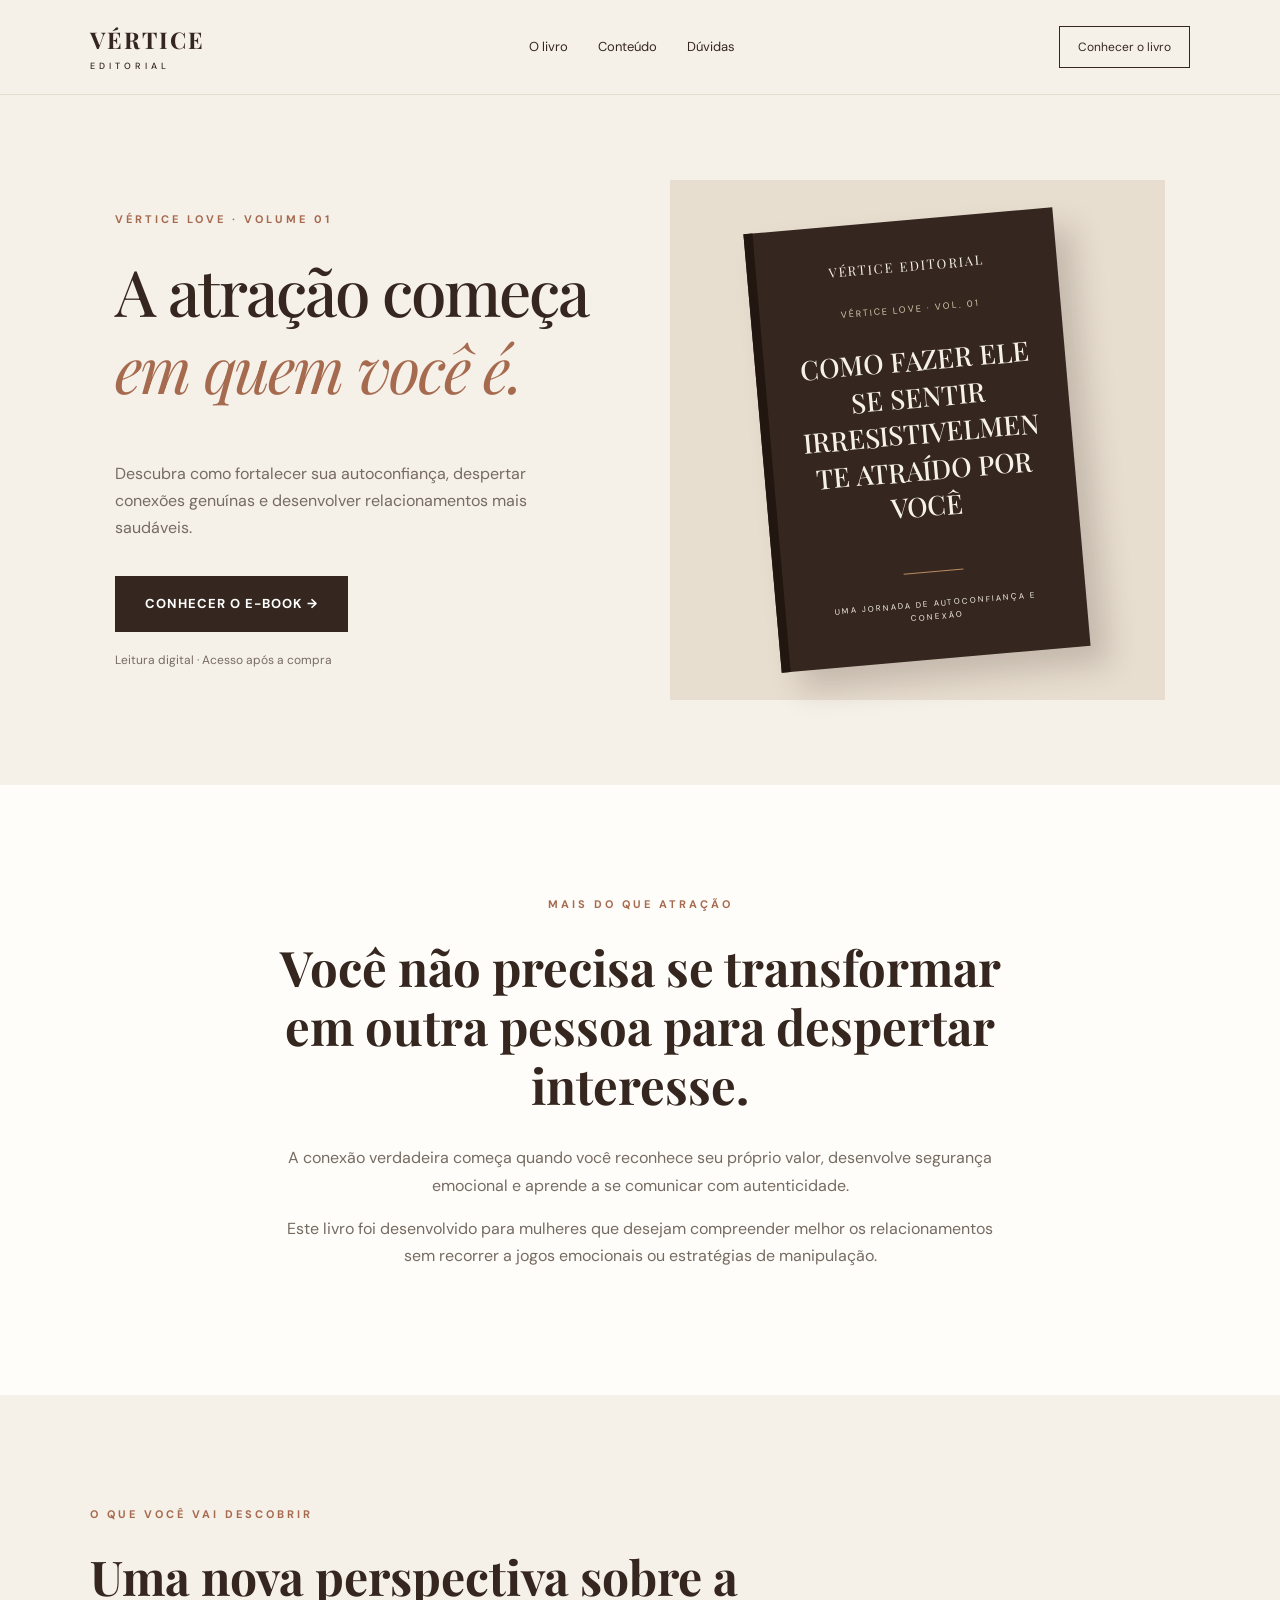
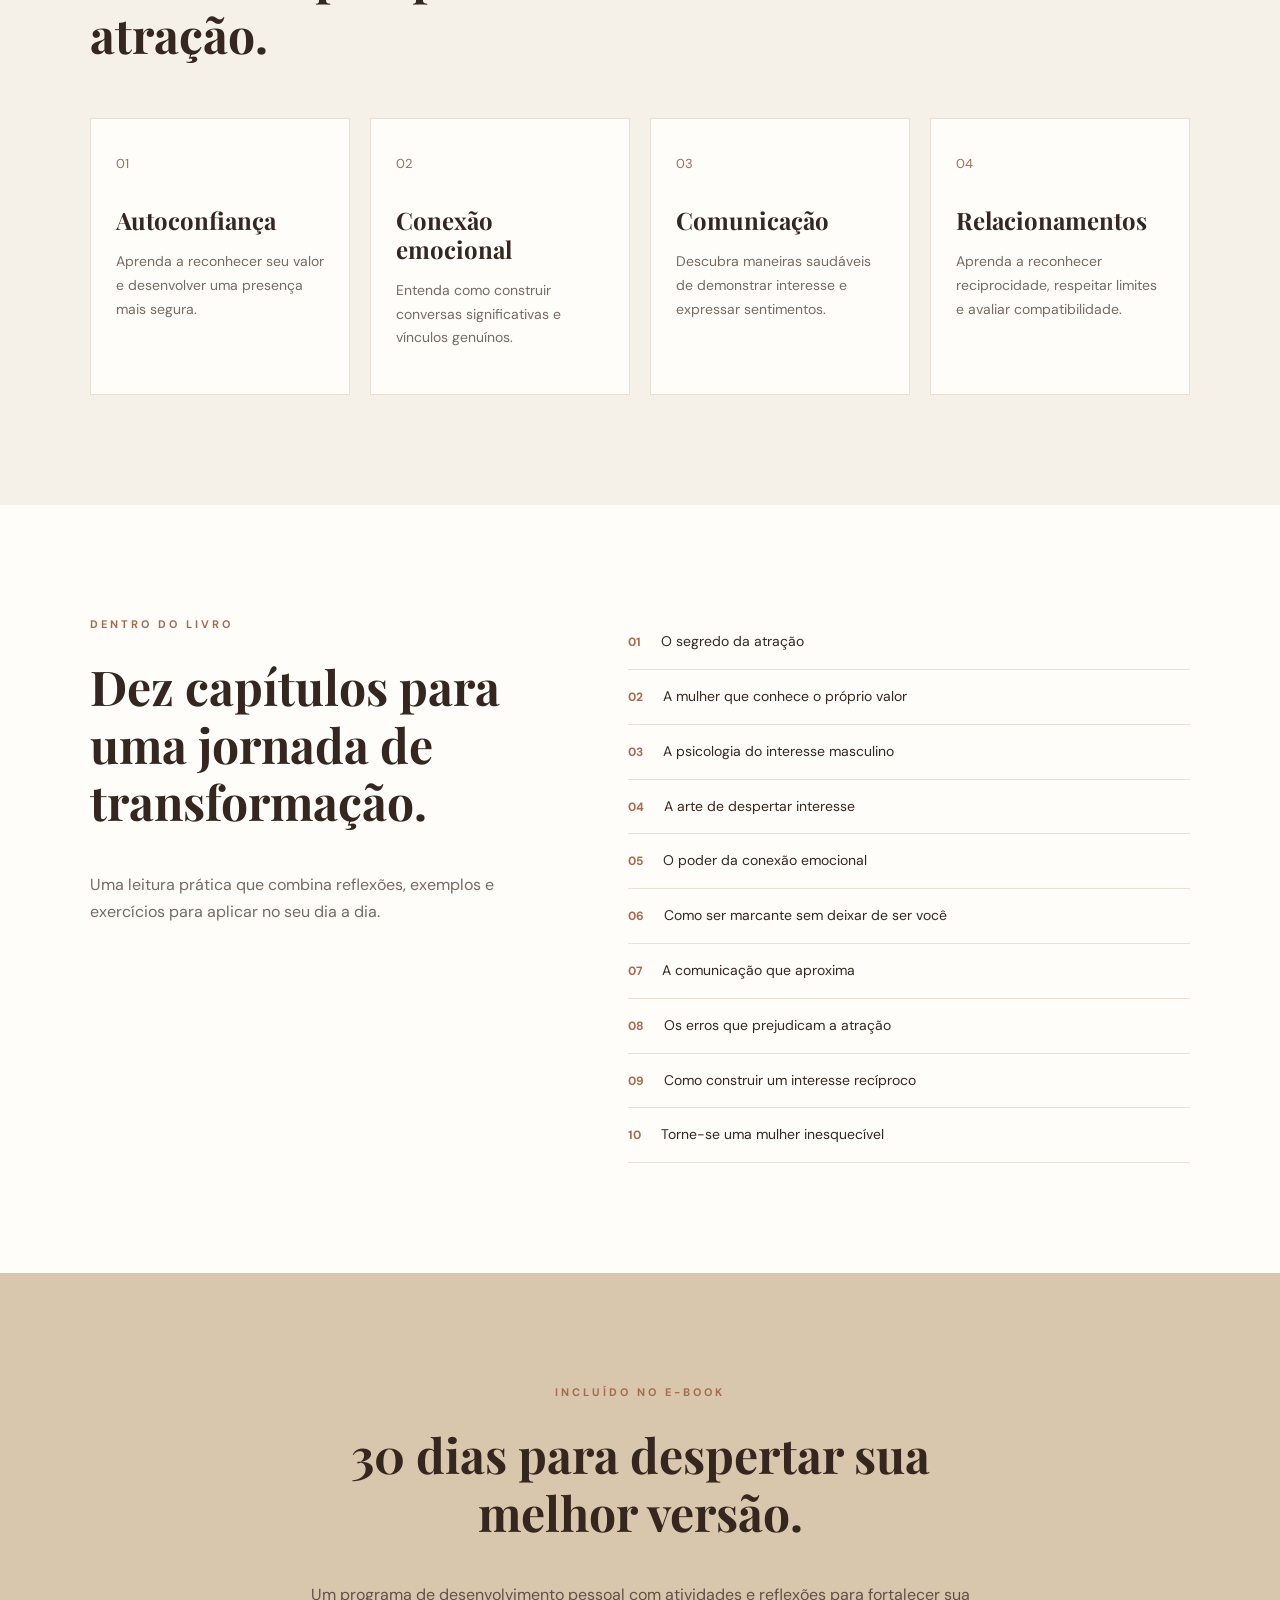
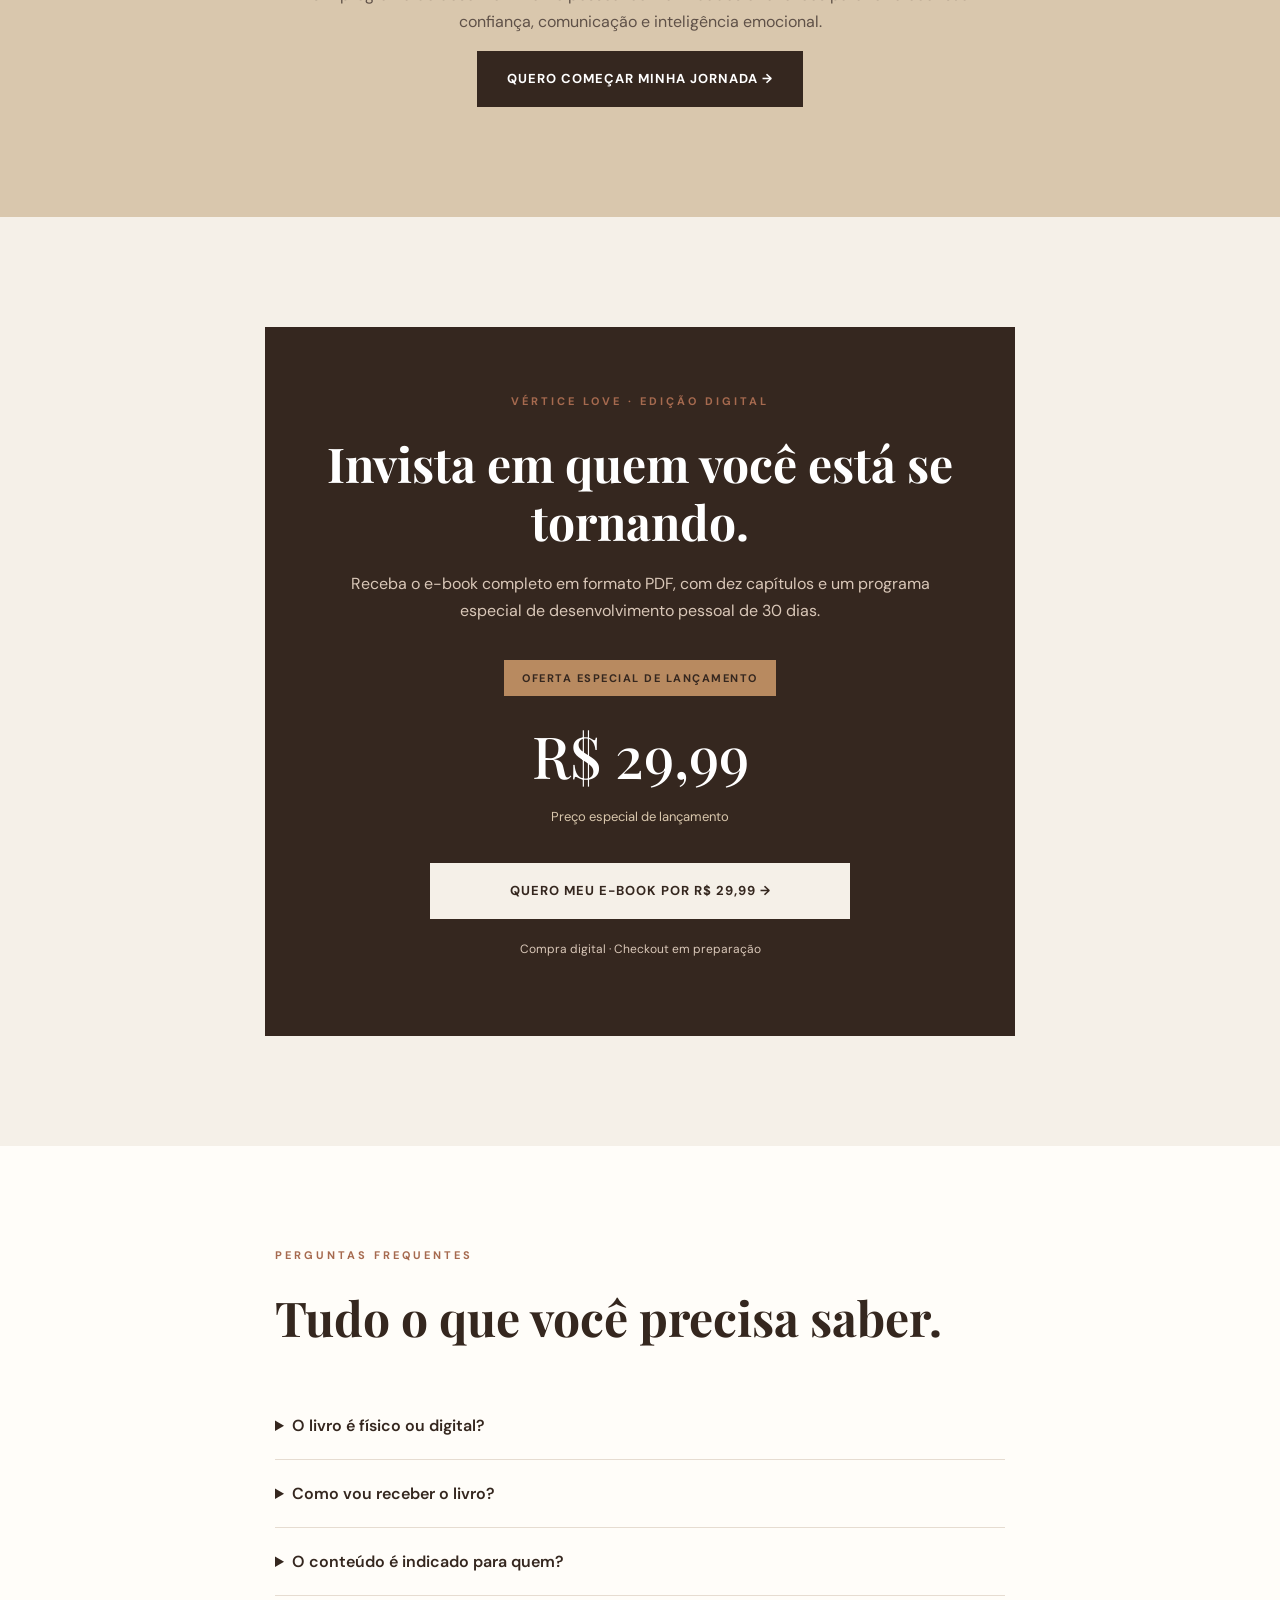
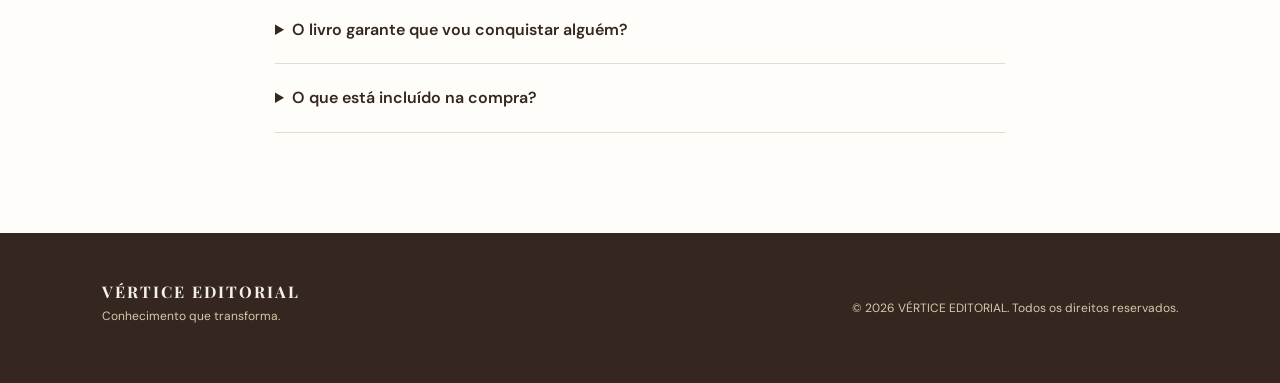
==== index.html @ 752069c4 "Primeira versao da Vertice Editorial" ====
<!DOCTYPE html>
<html lang="pt-BR">

<head>
  <meta charset="UTF-8">
  <meta name="viewport" content="width=device-width, initial-scale=1.0">

  <meta name="description"
    content="Descubra como desenvolver autoconfiança, despertar conexões genuínas e construir relacionamentos saudáveis com o primeiro e-book da VÉRTICE EDITORIAL.">

  <meta name="theme-color" content="#35271f">

  <title>VÉRTICE EDITORIAL | VÉRTICE LOVE</title>

  <!-- FONTES -->
  <link rel="preconnect" href="https://fonts.googleapis.com">
  <link rel="preconnect" href="https://fonts.gstatic.com" crossorigin>

  <link
    href="https://fonts.googleapis.com/css2?family=DM+Sans:wght@400;500;600;700&family=Playfair+Display:wght@400;500;600;700&display=swap"
    rel="stylesheet">

  <!-- CSS -->
  <link rel="stylesheet" href="style.css">

  <!-- JAVASCRIPT -->
  <script src="script.js" defer></script>

</head>

<body>

  <!-- ========================================
       CABEÇALHO
  ======================================== -->

  <header class="header">

    <a href="#inicio" class="logo">
      VÉRTICE
      <span>EDITORIAL</span>
    </a>

    <nav class="nav">
      <a href="#livro">O livro</a>
      <a href="#conteudo">Conteúdo</a>
      <a href="#faq">Dúvidas</a>
    </nav>

    <a href="#oferta" class="header-button">
      Conhecer o livro
    </a>

  </header>


  <main>

    <!-- ========================================
         HERO — APRESENTAÇÃO PRINCIPAL
    ======================================== -->

    <section class="hero" id="inicio">

      <div class="hero-content">

        <span class="eyebrow">
          VÉRTICE LOVE · VOLUME 01
        </span>

        <h1>
          A atração começa
          <em>em quem você é.</em>
        </h1>

        <p>
          Descubra como fortalecer sua autoconfiança,
          despertar conexões genuínas e desenvolver
          relacionamentos mais saudáveis.
        </p>

        <a href="#oferta" class="btn btn-primary">
          CONHECER O E-BOOK →
        </a>

        <span class="hero-note">
          Leitura digital · Acesso após a compra
        </span>

      </div>


      <!-- CAPA DO LIVRO -->

      <div class="hero-visual">

        <div class="book">

          <div class="book-top">
            VÉRTICE EDITORIAL
          </div>

          <div class="book-collection">
            VÉRTICE LOVE · VOL. 01
          </div>

          <h2>
            COMO FAZER ELE
            SE SENTIR
            IRRESISTIVELMENTE
            ATRAÍDO POR VOCÊ
          </h2>

          <div class="book-line"></div>

          <span class="book-bottom">
            UMA JORNADA DE AUTOCONFIANÇA E CONEXÃO
          </span>

        </div>

      </div>

    </section>


    <!-- ========================================
         APRESENTAÇÃO DO LIVRO
    ======================================== -->

    <section class="intro" id="livro">

      <div class="section-container narrow">

        <span class="eyebrow">
          MAIS DO QUE ATRAÇÃO
        </span>

        <h2>
          Você não precisa se transformar em outra pessoa
          para despertar interesse.
        </h2>

        <p>
          A conexão verdadeira começa quando você reconhece
          seu próprio valor, desenvolve segurança emocional
          e aprende a se comunicar com autenticidade.
        </p>

        <p>
          Este livro foi desenvolvido para mulheres que desejam
          compreender melhor os relacionamentos sem recorrer
          a jogos emocionais ou estratégias de manipulação.
        </p>

      </div>

    </section>


    <!-- ========================================
         BENEFÍCIOS
    ======================================== -->

    <section class="benefits">

      <div class="section-container">

        <div class="section-heading">

          <span class="eyebrow">
            O QUE VOCÊ VAI DESCOBRIR
          </span>

          <h2>
            Uma nova perspectiva sobre a atração.
          </h2>

        </div>


        <div class="benefit-grid">

          <article class="benefit-card">

            <span>01</span>

            <h3>Autoconfiança</h3>

            <p>
              Aprenda a reconhecer seu valor e desenvolver
              uma presença mais segura.
            </p>

          </article>


          <article class="benefit-card">

            <span>02</span>

            <h3>Conexão emocional</h3>

            <p>
              Entenda como construir conversas significativas
              e vínculos genuínos.
            </p>

          </article>


          <article class="benefit-card">

            <span>03</span>

            <h3>Comunicação</h3>

            <p>
              Descubra maneiras saudáveis de demonstrar
              interesse e expressar sentimentos.
            </p>

          </article>


          <article class="benefit-card">

            <span>04</span>

            <h3>Relacionamentos</h3>

            <p>
              Aprenda a reconhecer reciprocidade,
              respeitar limites e avaliar compatibilidade.
            </p>

          </article>

        </div>

      </div>

    </section>


    <!-- ========================================
         CONTEÚDO DO E-BOOK
    ======================================== -->

    <section class="contents" id="conteudo">

      <div class="section-container contents-layout">

        <div>

          <span class="eyebrow">
            DENTRO DO LIVRO
          </span>

          <h2>
            Dez capítulos para uma jornada de transformação.
          </h2>

          <p>
            Uma leitura prática que combina reflexões,
            exemplos e exercícios para aplicar
            no seu dia a dia.
          </p>

        </div>


        <div class="chapter-list">

          <div>
            <span>01</span>
            O segredo da atração
          </div>

          <div>
            <span>02</span>
            A mulher que conhece o próprio valor
          </div>

          <div>
            <span>03</span>
            A psicologia do interesse masculino
          </div>

          <div>
            <span>04</span>
            A arte de despertar interesse
          </div>

          <div>
            <span>05</span>
            O poder da conexão emocional
          </div>

          <div>
            <span>06</span>
            Como ser marcante sem deixar de ser você
          </div>

          <div>
            <span>07</span>
            A comunicação que aproxima
          </div>

          <div>
            <span>08</span>
            Os erros que prejudicam a atração
          </div>

          <div>
            <span>09</span>
            Como construir um interesse recíproco
          </div>

          <div>
            <span>10</span>
            Torne-se uma mulher inesquecível
          </div>

        </div>

      </div>

    </section>


    <!-- ========================================
         BÔNUS — PROGRAMA DE 30 DIAS
    ======================================== -->

    <section class="bonus">

      <div class="section-container bonus-content">

        <span class="eyebrow">
          INCLUÍDO NO E-BOOK
        </span>

        <h2>
          30 dias para despertar sua melhor versão.
        </h2>

        <p>
          Um programa de desenvolvimento pessoal com
          atividades e reflexões para fortalecer
          sua confiança, comunicação e inteligência emocional.
        </p>

        <a href="#oferta" class="btn btn-primary">
          QUERO COMEÇAR MINHA JORNADA →
        </a>

      </div>

    </section>


    <!-- ========================================
         OFERTA ESPECIAL DE LANÇAMENTO
    ======================================== -->

    <section class="offer" id="oferta">

      <div class="section-container">

        <div class="offer-card">

          <span class="eyebrow">
            VÉRTICE LOVE · EDIÇÃO DIGITAL
          </span>

          <h2>
            Invista em quem você está se tornando.
          </h2>

          <p>
            Receba o e-book completo em formato PDF,
            com dez capítulos e um programa especial
            de desenvolvimento pessoal de 30 dias.
          </p>


          <!-- PREÇO PROMOCIONAL -->

          <div class="price">

            <span class="offer-badge">
              OFERTA ESPECIAL DE LANÇAMENTO
            </span>

            <!--
              ATIVAR SOMENTE SE R$ 100,00 FOR
              UM PREÇO DE REFERÊNCIA LEGÍTIMO.

              <p class="old-price">
                De <del>R$ 100,00</del>
              </p>

              <span class="discount-badge">
                70% OFF
              </span>
            -->

            <strong class="new-price">
              R$ 29,99
            </strong>

            <p class="price-description">
              Preço especial de lançamento
            </p>

          </div>


          <!-- BOTÃO DE COMPRA -->

          <button
            class="btn btn-primary buy-button"
            type="button">

            QUERO MEU E-BOOK POR R$ 29,99 →

          </button>


          <p class="payment-note">
            Compra digital · Checkout em preparação
          </p>

        </div>

      </div>

    </section>


    <!-- ========================================
         PERGUNTAS FREQUENTES
    ======================================== -->

    <section class="faq" id="faq">

      <div class="section-container narrow">

        <span class="eyebrow">
          PERGUNTAS FREQUENTES
        </span>

        <h2>
          Tudo o que você precisa saber.
        </h2>


        <details>

          <summary>
            O livro é físico ou digital?
          </summary>

          <p>
            É um e-book em formato PDF,
            que poderá ser lido no celular,
            tablet ou computador.
          </p>

        </details>


        <details>

          <summary>
            Como vou receber o livro?
          </summary>

          <p>
            Após a ativação das vendas,
            o acesso ao e-book será disponibilizado
            pela plataforma de pagamento escolhida.
          </p>

        </details>


        <details>

          <summary>
            O conteúdo é indicado para quem?
          </summary>

          <p>
            Para mulheres adultas interessadas
            em autoconhecimento, atração,
            comunicação e relacionamentos saudáveis.
          </p>

        </details>


        <details>

          <summary>
            O livro garante que vou conquistar alguém?
          </summary>

          <p>
            Não. O livro apresenta conhecimentos
            e exercícios de desenvolvimento pessoal,
            sem prometer resultados românticos específicos.
          </p>

        </details>


        <details>

          <summary>
            O que está incluído na compra?
          </summary>

          <p>
            O e-book digital com dez capítulos,
            exercícios de autoconhecimento,
            missões práticas e o programa
            especial de desenvolvimento pessoal de 30 dias.
          </p>

        </details>

      </div>

    </section>

  </main>


  <!-- ========================================
       RODAPÉ
  ======================================== -->

  <footer class="footer">

    <div>

      <strong>
        VÉRTICE EDITORIAL
      </strong>

      <p>
        Conhecimento que transforma.
      </p>

    </div>

    <span>
      © <span id="year"></span>
      VÉRTICE EDITORIAL.
      Todos os direitos reservados.
    </span>

  </footer>

</body>
</html>
---- style.css ----
:root {
  --brown: #35271f;
  --terracotta: #a66a4f;
  --caramel: #b88a60;
  --beige: #d9c7ad;
  --cream: #f5f0e8;
  --white: #fffdf9;
  --muted: #766b62;
}

* {
  box-sizing: border-box;
}

html {
  scroll-behavior: smooth;
}

body {
  margin: 0;
  background: var(--cream);
  color: var(--brown);
  font-family: "DM Sans", sans-serif;
  line-height: 1.7;
}

h1, h2, h3, p {
  margin-top: 0;
}

h1, h2, h3 {
  font-family: "Playfair Display", serif;
  line-height: 1.2;
}

a {
  color: inherit;
  text-decoration: none;
}

button {
  font: inherit;
}

.header {
  min-height: 88px;
  padding: 20px 7%;
  display: flex;
  align-items: center;
  justify-content: space-between;
  gap: 25px;
  background: var(--cream);
  border-bottom: 1px solid #e5dcd0;
}

.logo {
  font-family: "Playfair Display", serif;
  font-size: 23px;
  font-weight: 700;
  letter-spacing: 2px;
}

.logo span {
  display: block;
  font-family: "DM Sans", sans-serif;
  font-size: 9px;
  letter-spacing: 4px;
  font-weight: 500;
}

.nav {
  display: flex;
  gap: 30px;
  font-size: 13px;
}

.nav a:hover {
  color: var(--terracotta);
}

.header-button {
  border: 1px solid var(--brown);
  padding: 10px 18px;
  font-size: 12px;
  transition: .3s;
}

.header-button:hover {
  background: var(--brown);
  color: white;
}

.section-container {
  max-width: 1150px;
  margin: auto;
  padding: 0 25px;
}

.narrow {
  max-width: 780px;
}

.eyebrow {
  display: block;
  color: var(--terracotta);
  font-size: 11px;
  font-weight: 700;
  letter-spacing: 3px;
  margin-bottom: 24px;
}

.hero {
  min-height: 680px;
  display: grid;
  grid-template-columns: 1fr 1fr;
  align-items: center;
  gap: 60px;
  padding: 85px 9%;
}

.hero-content {
  max-width: 560px;
}

.hero h1 {
  font-size: clamp(43px, 5vw, 75px);
  font-weight: 500;
  letter-spacing: -2px;
}

.hero h1 em {
  display: block;
  color: var(--terracotta);
  font-weight: 400;
}

.hero p {
  max-width: 450px;
  color: var(--muted);
  font-size: 16px;
  margin: 25px 0 35px;
}

.btn {
  display: inline-flex;
  align-items: center;
  justify-content: center;
  min-height: 56px;
  padding: 16px 30px;
  border: none;
  cursor: pointer;
  transition: .3s;
  font-size: 13px;
  font-weight: 700;
  letter-spacing: 1px;
}

.btn-primary {
  background: var(--brown);
  color: white;
}

.btn-primary:hover {
  background: var(--terracotta);
  transform: translateY(-2px);
}

.hero-note {
  display: block;
  font-size: 12px;
  color: var(--muted);
  margin-top: 18px;
}

.hero-visual {
  display: flex;
  align-items: center;
  justify-content: center;
  min-height: 520px;
  background: #e8ded0;
  padding: 35px;
}

.book {
  position: relative;
  width: 310px;
  min-height: 440px;
  padding: 35px 28px;
  background: var(--brown);
  color: var(--cream);
  box-shadow: 18px 20px 30px #35271f33;
  display: flex;
  flex-direction: column;
  text-align: center;
  justify-content: space-between;
  border-left: 9px solid #211710;
  transform: rotate(-5deg);
}

.book-top {
  font-family: "Playfair Display", serif;
  letter-spacing: 2px;
  font-size: 13px;
}

.book-collection {
  font-size: 9px;
  letter-spacing: 2px;
  color: var(--beige);
}

.book h2 {
  font-size: 27px;
  line-height: 1.35;
  font-weight: 500;
  overflow-wrap: anywhere;
}

.book-line {
  width: 60px;
  height: 1px;
  background: var(--caramel);
  margin: 0 auto;
}

.book-bottom {
  font-size: 8px;
  letter-spacing: 2px;
}

.intro {
  background: var(--white);
  text-align: center;
  padding: 110px 20px;
}

.intro h2 {
  font-size: clamp(32px, 4vw, 49px);
  margin-bottom: 30px;
}

.intro p {
  color: var(--muted);
  font-size: 16px;
}

.benefits {
  padding: 110px 0;
}

.section-heading {
  max-width: 650px;
  margin-bottom: 55px;
}

.section-heading h2,
.contents h2,
.bonus h2,
.offer h2,
.faq h2 {
  font-size: clamp(32px, 4vw, 48px);
}

.benefit-grid {
  display: grid;
  grid-template-columns: repeat(4, 1fr);
  gap: 20px;
}

.benefit-card {
  padding: 30px 25px;
  background: var(--white);
  border: 1px solid #e8ded2;
}

.benefit-card span {
  color: var(--terracotta);
  font-size: 13px;
}

.benefit-card h3 {
  font-size: 24px;
  margin: 30px 0 15px;
}

.benefit-card p {
  font-size: 14px;
  color: var(--muted);
}

.contents {
  padding: 110px 0;
  background: var(--white);
}

.contents-layout {
  display: grid;
  grid-template-columns: 1fr 1.2fr;
  gap: 70px;
}

.contents-layout > div:first-child p {
  color: var(--muted);
}

.chapter-list > div {
  display: flex;
  align-items: baseline;
  gap: 20px;
  padding: 15px 0;
  border-bottom: 1px solid #e9e0d7;
  font-size: 14px;
}

.chapter-list span {
  color: var(--terracotta);
  font-size: 12px;
  font-weight: 700;
}

.bonus {
  padding: 110px 20px;
  background: var(--beige);
  text-align: center;
}

.bonus-content {
  max-width: 730px;
}

.bonus p {
  color: #5f5148;
}

.offer {
  padding: 110px 20px;
}

.offer-card {
  max-width: 750px;
  margin: auto;
  padding: 65px 55px;
  background: var(--brown);
  color: white;
  text-align: center;
}

.offer-card h2 {
  margin-bottom: 20px;
}

.offer-card > p {
  color: #d9c7b8;
}

.price {
  margin: 35px 0;
}

.price small {
  display: block;
  color: var(--beige);
}

.price strong {
  display: block;
  font-family: "Playfair Display", serif;
  font-size: 58px;
  font-weight: 500;
}

.offer .btn-primary {
  background: var(--cream);
  color: var(--brown);
}

.offer .btn-primary:hover {
  background: var(--beige);
}

.payment-note {
  margin-top: 20px;
  font-size: 12px;
}

.faq {
  background: var(--white);
  padding: 100px 20px;
}

.faq h2 {
  margin-bottom: 45px;
}

details {
  border-bottom: 1px solid #e6dcd1;
  padding: 20px 0;
}

summary {
  cursor: pointer;
  font-weight: 600;
}

details p {
  margin: 15px 0 0;
  color: var(--muted);
  font-size: 14px;
}

.footer {
  background: var(--brown);
  color: var(--cream);
  padding: 45px 8%;
  display: flex;
  justify-content: space-between;
  align-items: center;
  gap: 25px;
}

.footer strong {
  font-family: "Playfair Display", serif;
  letter-spacing: 2px;
}

.footer p,
.footer span {
  font-size: 12px;
  color: var(--beige);
}

@media (max-width: 900px) {
  .nav {
    display: none;
  }

  .hero {
    grid-template-columns: 1fr;
    text-align: center;
    padding: 65px 6%;
    gap: 45px;
  }

  .hero-content,
  .hero p {
    margin-left: auto;
    margin-right: auto;
  }

  .hero-visual {
    min-height: 480px;
  }

  .benefit-grid {
    grid-template-columns: repeat(2, 1fr);
  }

  .contents-layout {
    grid-template-columns: 1fr;
    gap: 35px;
  }
}

@media (max-width: 560px) {
  .header {
    padding: 18px 5%;
  }

  .logo {
    font-size: 18px;
  }

  .header-button {
    font-size: 10px;
    padding: 9px 12px;
  }

  .hero h1 {
    font-size: 43px;
  }

  .hero-visual {
    padding: 25px;
    min-height: 430px;
  }

  .book {
    width: 260px;
    min-height: 380px;
    padding: 25px 20px;
  }

  .book h2 {
    font-size: 22px;
  }

  .benefit-grid {
    grid-template-columns: 1fr;
  }

  .intro,
  .benefits,
  .contents,
  .bonus,
  .offer,
  .faq {
    padding-top: 75px;
    padding-bottom: 75px;
  }

  .offer-card {
    padding: 45px 22px;
  }

  .price strong {
    font-size: 49px;
  }

  .footer {
    flex-direction: column;
    text-align: center;
  }
}
/* ========================================
   PREÇO PROMOCIONAL — VÉRTICE EDITORIAL
======================================== */

.offer-badge {
  display: inline-block;
  background: #b88a60;
  color: #35271f;
  padding: 9px 18px;
  font-size: 11px;
  font-weight: 700;
  letter-spacing: 1.5px;
  margin-bottom: 25px;
}

.old-price {
  color: #d9c7ad;
  font-size: 18px;
  margin-bottom: 8px;
}

.old-price del {
  opacity: 0.85;
}

.new-price {
  display: block;
  font-family: "Playfair Display", serif;
  font-size: clamp(54px, 8vw, 78px);
  font-weight: 600;
  line-height: 1.2;
  color: #ffffff;
}

.discount-badge {
  display: inline-block;
  background: #a66a4f;
  color: white;
  padding: 7px 17px;
  font-size: 12px;
  font-weight: 700;
  margin-top: 15px;
}

.price-description {
  font-size: 13px;
  color: #d9c7ad;
  margin-top: 15px;
}

.buy-button {
  width: 100%;
  max-width: 420px;
}
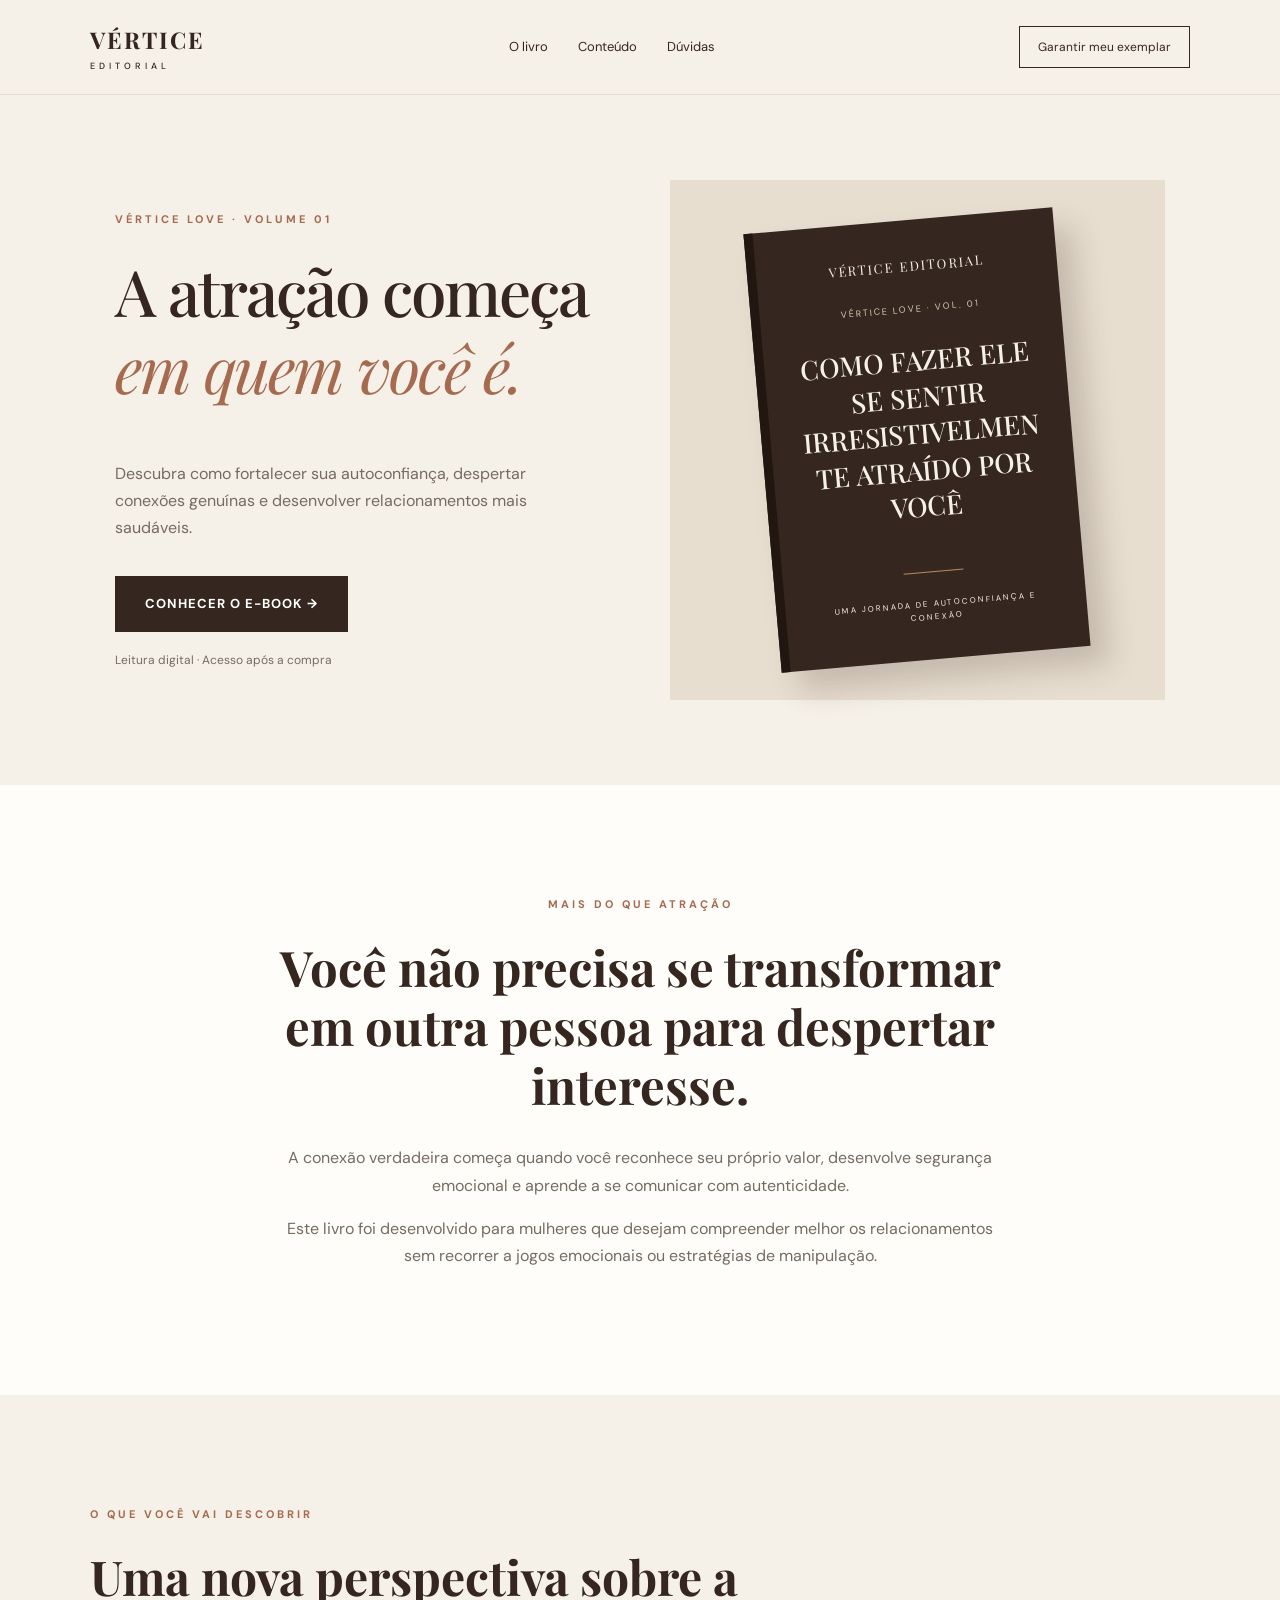
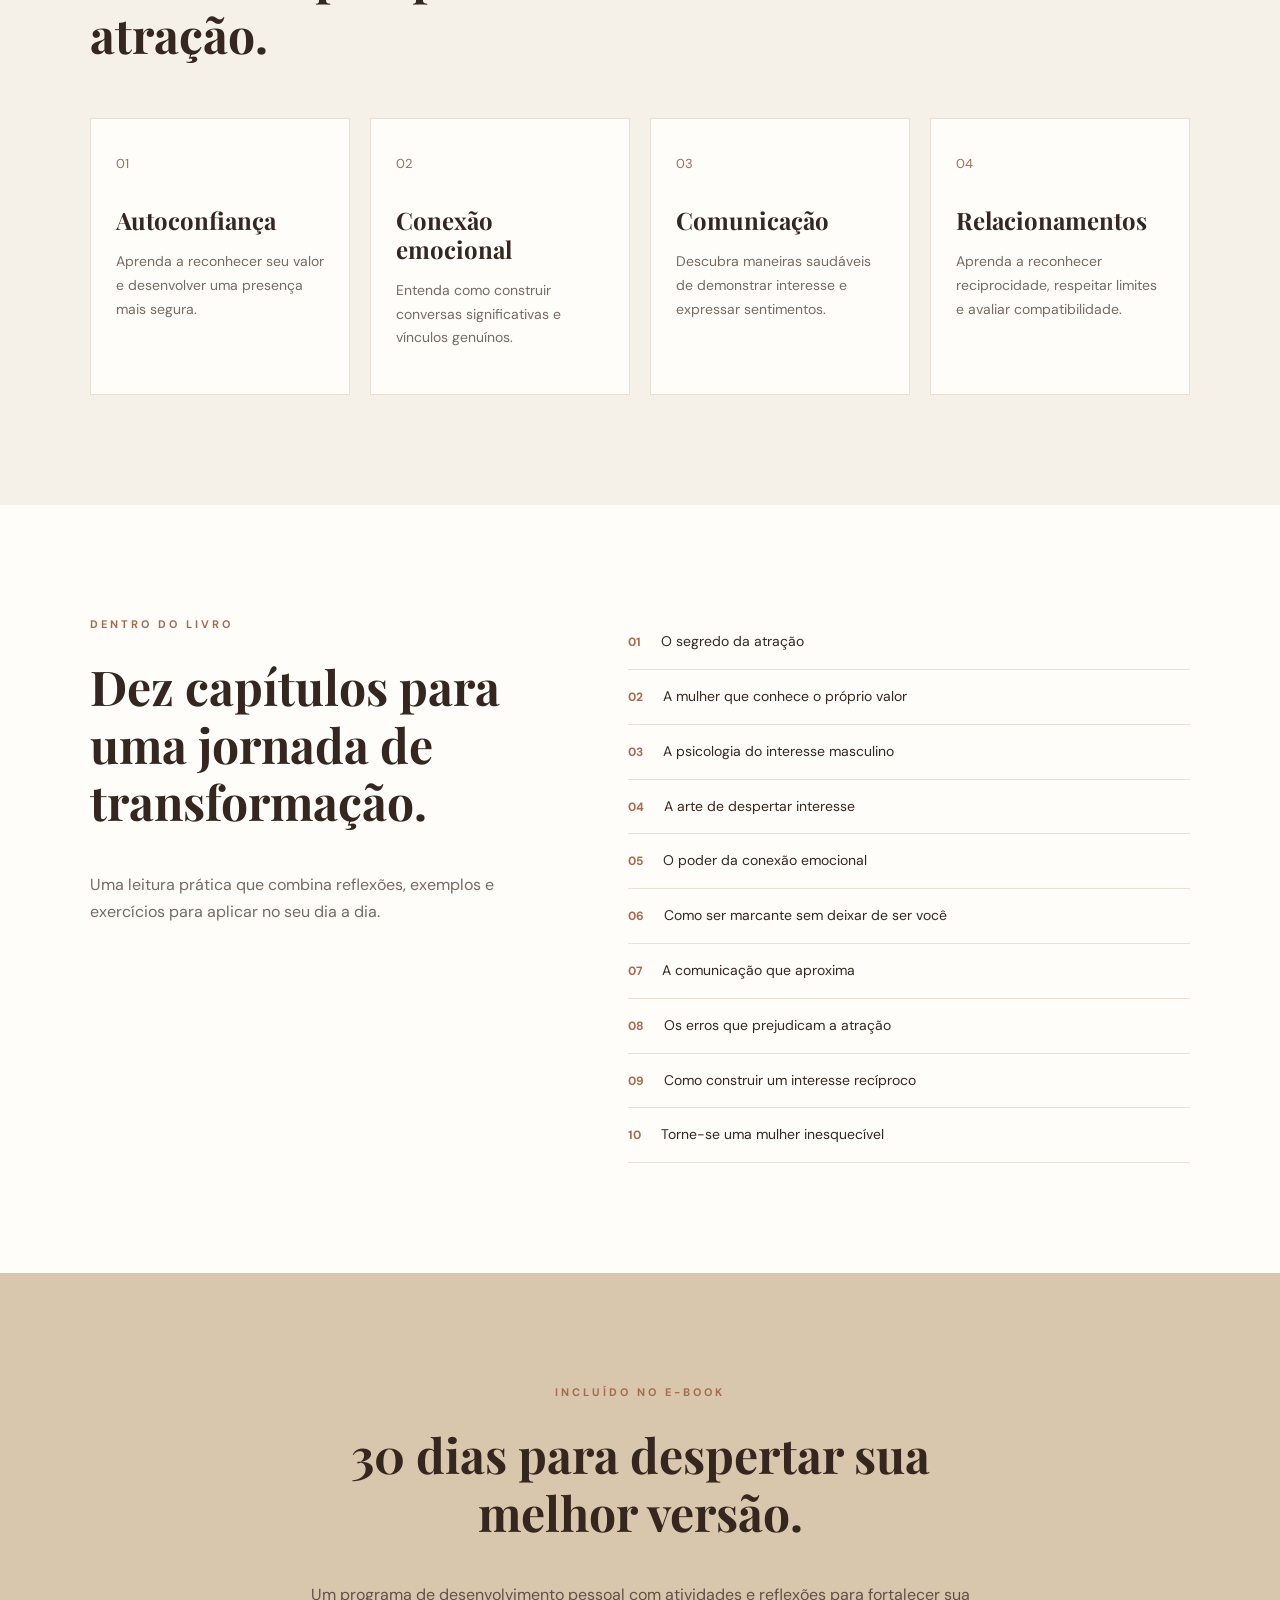
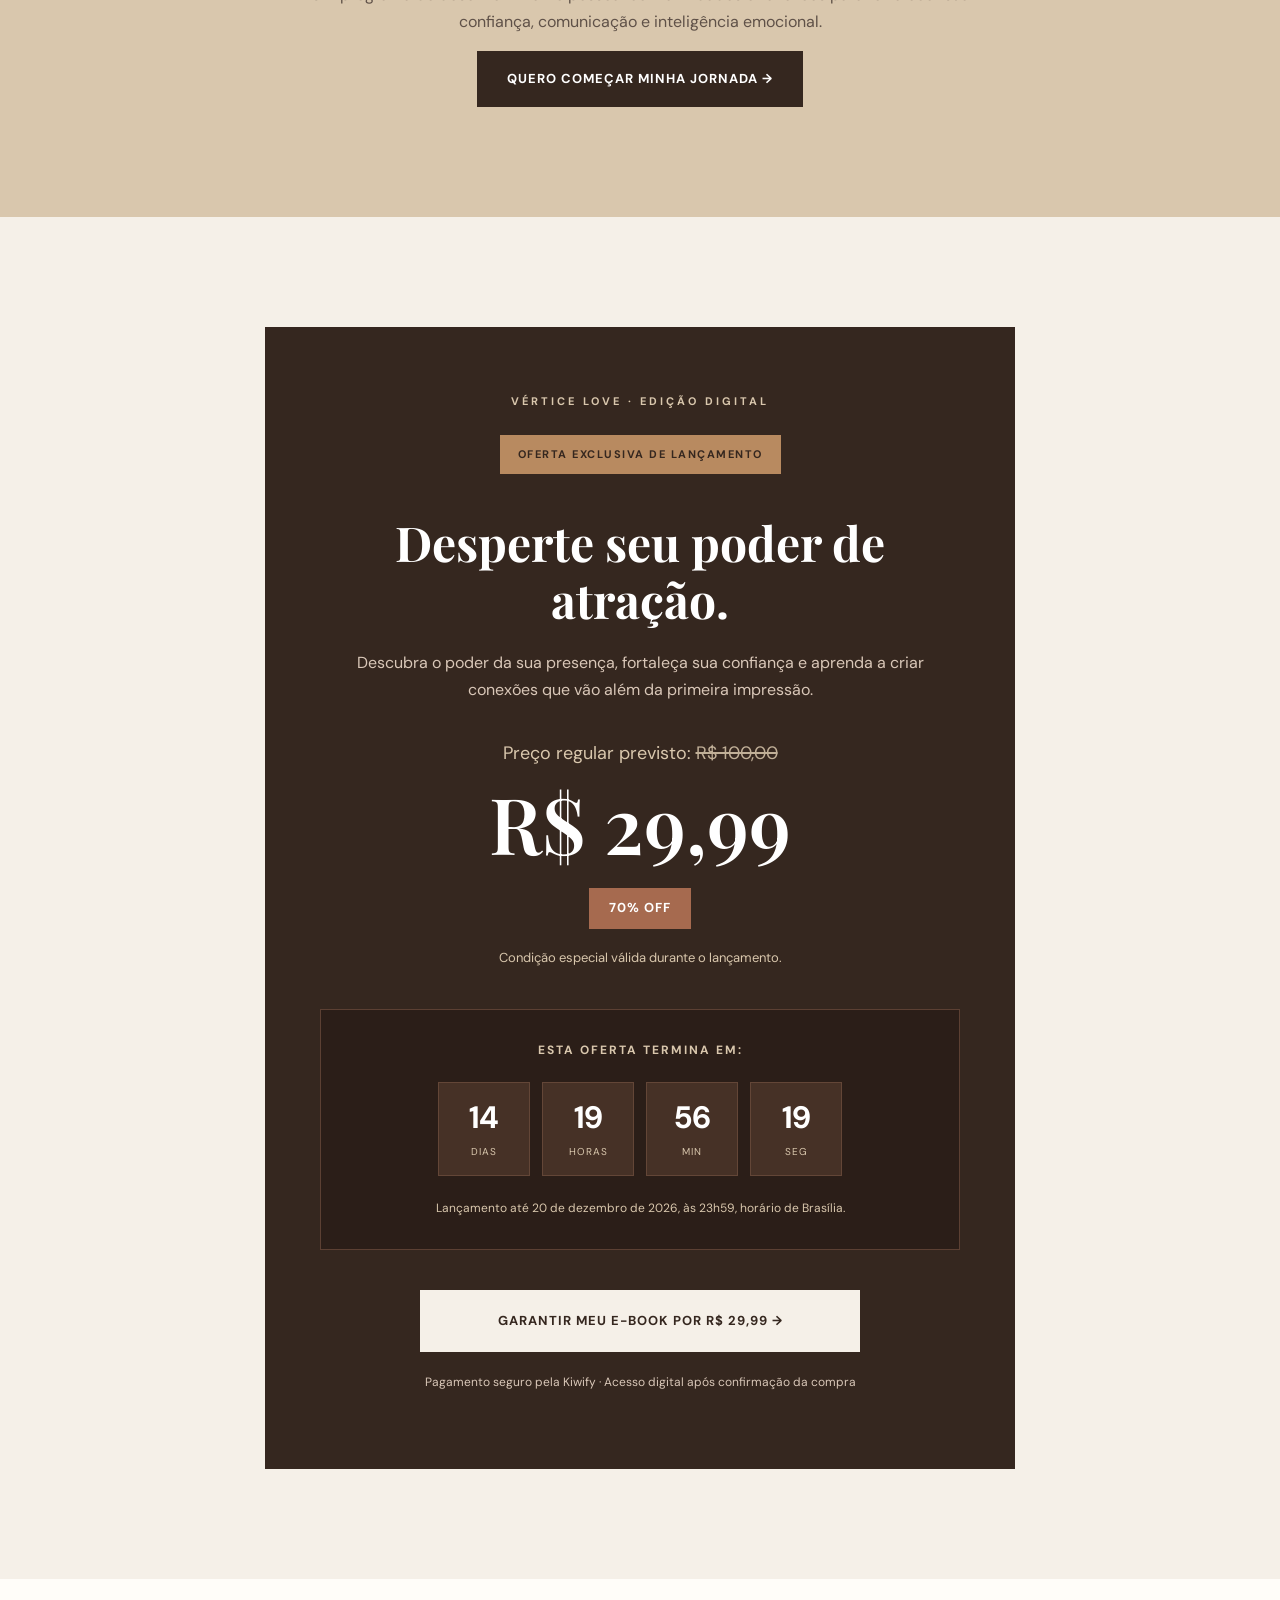
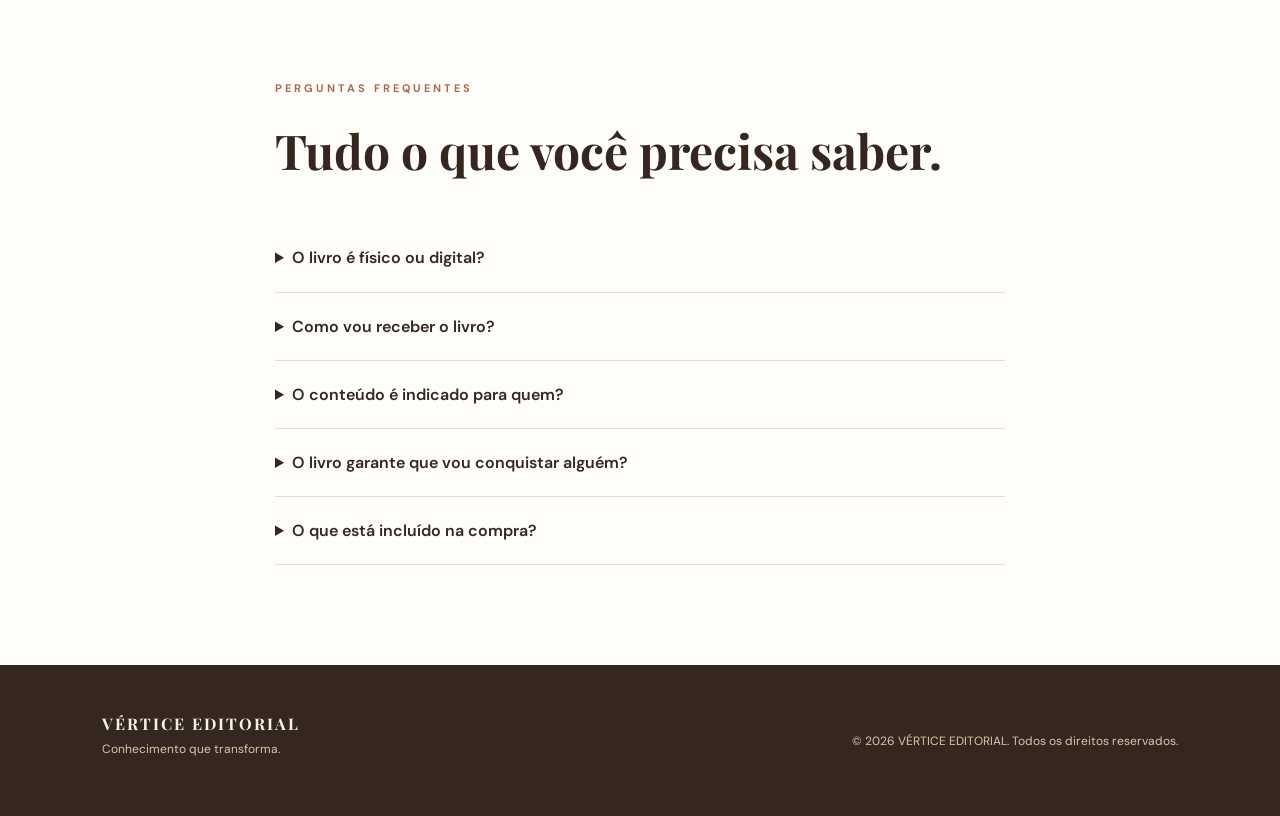
==== commit 57eed11f: "Adicionar promocao de lancamento 70 OFF" ====
--- a/index.html
+++ b/index.html
@@ -5,8 +5,10 @@
   <meta charset="UTF-8">
   <meta name="viewport" content="width=device-width, initial-scale=1.0">
 
-  <meta name="description"
-    content="Descubra como desenvolver autoconfiança, despertar conexões genuínas e construir relacionamentos saudáveis com o primeiro e-book da VÉRTICE EDITORIAL.">
+  <meta
+    name="description"
+    content="Descubra como desenvolver autoconfiança, despertar conexões genuínas e construir relacionamentos saudáveis com o primeiro e-book da VÉRTICE EDITORIAL."
+  >
 
   <meta name="theme-color" content="#35271f">
 
@@ -18,22 +20,19 @@
 
   <link
     href="https://fonts.googleapis.com/css2?family=DM+Sans:wght@400;500;600;700&family=Playfair+Display:wght@400;500;600;700&display=swap"
-    rel="stylesheet">
+    rel="stylesheet"
+  >
 
   <!-- CSS -->
   <link rel="stylesheet" href="style.css">
 
   <!-- JAVASCRIPT -->
   <script src="script.js" defer></script>
-
 </head>
 
 <body>
 
-  <!-- ========================================
-       CABEÇALHO
-  ======================================== -->
-
+  <!-- CABEÇALHO -->
   <header class="header">
 
     <a href="#inicio" class="logo">
@@ -48,18 +47,14 @@
     </nav>
 
     <a href="#oferta" class="header-button">
-      Conhecer o livro
+      Garantir meu exemplar
     </a>
 
   </header>
 
-
   <main>
 
-    <!-- ========================================
-         HERO — APRESENTAÇÃO PRINCIPAL
-    ======================================== -->
-
+    <!-- APRESENTAÇÃO PRINCIPAL -->
     <section class="hero" id="inicio">
 
       <div class="hero-content">
@@ -89,9 +84,7 @@
 
       </div>
 
-
       <!-- CAPA DO LIVRO -->
-
       <div class="hero-visual">
 
         <div class="book">
@@ -123,11 +116,7 @@
 
     </section>
 
-
-    <!-- ========================================
-         APRESENTAÇÃO DO LIVRO
-    ======================================== -->
-
+    <!-- APRESENTAÇÃO DO LIVRO -->
     <section class="intro" id="livro">
 
       <div class="section-container narrow">
@@ -157,11 +146,7 @@
 
     </section>
 
-
-    <!-- ========================================
-         BENEFÍCIOS
-    ======================================== -->
-
+    <!-- BENEFÍCIOS -->
     <section class="benefits">
 
       <div class="section-container">
@@ -178,62 +163,42 @@
 
         </div>
 
-
         <div class="benefit-grid">
 
           <article class="benefit-card">
-
             <span>01</span>
-
             <h3>Autoconfiança</h3>
-
             <p>
               Aprenda a reconhecer seu valor e desenvolver
               uma presença mais segura.
             </p>
-
           </article>
 
-
           <article class="benefit-card">
-
             <span>02</span>
-
             <h3>Conexão emocional</h3>
-
             <p>
               Entenda como construir conversas significativas
               e vínculos genuínos.
             </p>
-
           </article>
 
-
           <article class="benefit-card">
-
             <span>03</span>
-
             <h3>Comunicação</h3>
-
             <p>
               Descubra maneiras saudáveis de demonstrar
               interesse e expressar sentimentos.
             </p>
-
           </article>
 
-
           <article class="benefit-card">
-
             <span>04</span>
-
             <h3>Relacionamentos</h3>
-
             <p>
               Aprenda a reconhecer reciprocidade,
               respeitar limites e avaliar compatibilidade.
             </p>
-
           </article>
 
         </div>
@@ -242,11 +207,7 @@
 
     </section>
 
-
-    <!-- ========================================
-         CONTEÚDO DO E-BOOK
-    ======================================== -->
-
+    <!-- CONTEÚDO DO E-BOOK -->
     <section class="contents" id="conteudo">
 
       <div class="section-container contents-layout">
@@ -269,7 +230,6 @@
 
         </div>
 
-
         <div class="chapter-list">
 
           <div>
@@ -328,11 +288,7 @@
 
     </section>
 
-
-    <!-- ========================================
-         BÔNUS — PROGRAMA DE 30 DIAS
-    ======================================== -->
-
+    <!-- BÔNUS -->
     <section class="bonus">
 
       <div class="section-container bonus-content">
@@ -359,11 +315,7 @@
 
     </section>
 
-
-    <!-- ========================================
-         OFERTA ESPECIAL DE LANÇAMENTO
-    ======================================== -->
-
+    <!-- OFERTA DE LANÇAMENTO -->
     <section class="offer" id="oferta">
 
       <div class="section-container">
@@ -374,62 +326,97 @@
             VÉRTICE LOVE · EDIÇÃO DIGITAL
           </span>
 
+          <span class="offer-badge">
+            OFERTA EXCLUSIVA DE LANÇAMENTO
+          </span>
+
           <h2>
-            Invista em quem você está se tornando.
+            Desperte seu poder de atração.
           </h2>
 
           <p>
-            Receba o e-book completo em formato PDF,
-            com dez capítulos e um programa especial
-            de desenvolvimento pessoal de 30 dias.
-          </p>
-
-
-          <!-- PREÇO PROMOCIONAL -->
-
+            Descubra o poder da sua presença, fortaleça
+            sua confiança e aprenda a criar conexões
+            que vão além da primeira impressão.
+          </p>
+
+          <!-- PREÇO -->
           <div class="price">
 
-            <span class="offer-badge">
-              OFERTA ESPECIAL DE LANÇAMENTO
-            </span>
-
-            <!--
-              ATIVAR SOMENTE SE R$ 100,00 FOR
-              UM PREÇO DE REFERÊNCIA LEGÍTIMO.
-
-              <p class="old-price">
-                De <del>R$ 100,00</del>
-              </p>
-
-              <span class="discount-badge">
-                70% OFF
-              </span>
-            -->
+            <p class="old-price">
+              Preço regular previsto:
+              <del>R$ 100,00</del>
+            </p>
 
             <strong class="new-price">
               R$ 29,99
             </strong>
 
+            <span class="discount-badge">
+              70% OFF
+            </span>
+
             <p class="price-description">
-              Preço especial de lançamento
-            </p>
-
-          </div>
-
+              Condição especial válida durante o lançamento.
+            </p>
+
+          </div>
+
+          <!-- CONTADOR REGRESSIVO -->
+          <div class="launch-countdown">
+
+            <p class="countdown-title">
+              ESTA OFERTA TERMINA EM:
+            </p>
+
+            <div class="countdown" id="countdown">
+
+              <div class="countdown-item">
+                <strong id="days">00</strong>
+                <span>DIAS</span>
+              </div>
+
+              <div class="countdown-item">
+                <strong id="hours">00</strong>
+                <span>HORAS</span>
+              </div>
+
+              <div class="countdown-item">
+                <strong id="minutes">00</strong>
+                <span>MIN</span>
+              </div>
+
+              <div class="countdown-item">
+                <strong id="seconds">00</strong>
+                <span>SEG</span>
+              </div>
+
+            </div>
+
+            <p class="countdown-description">
+              Lançamento até 20 de dezembro de 2026,
+              às 23h59, horário de Brasília.
+            </p>
+
+          </div>
 
           <!-- BOTÃO DE COMPRA -->
-
-          <button
+          <a
             class="btn btn-primary buy-button"
-            type="button">
-
-            QUERO MEU E-BOOK POR R$ 29,99 →
-
-          </button>
-
+            id="offer-buy-button"
+            href="https://pay.kiwify.com.br/Uoh1XbF"
+          >
+            GARANTIR MEU E-BOOK POR R$ 29,99 →
+          </a>
 
           <p class="payment-note">
-            Compra digital · Checkout em preparação
+            Pagamento seguro pela Kiwify ·
+            Acesso digital após confirmação da compra
+          </p>
+
+          <p class="offer-expired-message" id="offer-expired-message" hidden>
+            A condição especial de lançamento terminou.
+            Consulte o preço atualizado no checkout.
           </p>
 
         </div>
@@ -438,11 +425,7 @@
 
     </section>
 
-
-    <!-- ========================================
-         PERGUNTAS FREQUENTES
-    ======================================== -->
-
+    <!-- PERGUNTAS FREQUENTES -->
     <section class="faq" id="faq">
 
       <div class="section-container narrow">
@@ -455,9 +438,7 @@
           Tudo o que você precisa saber.
         </h2>
 
-
         <details>
-
           <summary>
             O livro é físico ou digital?
           </summary>
@@ -467,27 +448,21 @@
             que poderá ser lido no celular,
             tablet ou computador.
           </p>
-
         </details>
 
-
         <details>
-
           <summary>
             Como vou receber o livro?
           </summary>
 
           <p>
-            Após a ativação das vendas,
+            Após a confirmação do pagamento,
             o acesso ao e-book será disponibilizado
-            pela plataforma de pagamento escolhida.
-          </p>
-
+            pela plataforma Kiwify.
+          </p>
         </details>
 
-
         <details>
-
           <summary>
             O conteúdo é indicado para quem?
           </summary>
@@ -497,12 +472,9 @@
             em autoconhecimento, atração,
             comunicação e relacionamentos saudáveis.
           </p>
-
         </details>
 
-
         <details>
-
           <summary>
             O livro garante que vou conquistar alguém?
           </summary>
@@ -512,12 +484,9 @@
             e exercícios de desenvolvimento pessoal,
             sem prometer resultados românticos específicos.
           </p>
-
         </details>
 
-
         <details>
-
           <summary>
             O que está incluído na compra?
           </summary>
@@ -528,7 +497,6 @@
             missões práticas e o programa
             especial de desenvolvimento pessoal de 30 dias.
           </p>
-
         </details>
 
       </div>
@@ -537,11 +505,7 @@
 
   </main>
 
-
-  <!-- ========================================
-       RODAPÉ
-  ======================================== -->
-
+  <!-- RODAPÉ -->
   <footer class="footer">
 
     <div>
--- a/style.css
+++ b/style.css
@@ -1,3 +1,9 @@
+/* ========================================
+   VÉRTICE EDITORIAL
+   VÉRTICE LOVE — VOLUME 01
+   DESIGN PREMIUM
+======================================== */
+
 :root {
   --brown: #35271f;
   --terracotta: #a66a4f;
@@ -24,11 +30,16 @@
   line-height: 1.7;
 }
 
-h1, h2, h3, p {
+h1,
+h2,
+h3,
+p {
   margin-top: 0;
 }
 
-h1, h2, h3 {
+h1,
+h2,
+h3 {
   font-family: "Playfair Display", serif;
   line-height: 1.2;
 }
@@ -41,6 +52,10 @@
 button {
   font: inherit;
 }
+
+/* ========================================
+   CABEÇALHO
+======================================== */
 
 .header {
   min-height: 88px;
@@ -82,13 +97,17 @@
   border: 1px solid var(--brown);
   padding: 10px 18px;
   font-size: 12px;
-  transition: .3s;
+  transition: 0.3s;
 }
 
 .header-button:hover {
   background: var(--brown);
   color: white;
 }
+
+/* ========================================
+   ESTRUTURA GERAL
+======================================== */
 
 .section-container {
   max-width: 1150px;
@@ -108,6 +127,10 @@
   letter-spacing: 3px;
   margin-bottom: 24px;
 }
+
+/* ========================================
+   HERO
+======================================== */
 
 .hero {
   min-height: 680px;
@@ -149,10 +172,11 @@
   padding: 16px 30px;
   border: none;
   cursor: pointer;
-  transition: .3s;
+  transition: 0.3s;
   font-size: 13px;
   font-weight: 700;
   letter-spacing: 1px;
+  text-align: center;
 }
 
 .btn-primary {
@@ -180,6 +204,10 @@
   background: #e8ded0;
   padding: 35px;
 }
+
+/* ========================================
+   CAPA DO E-BOOK
+======================================== */
 
 .book {
   position: relative;
@@ -228,6 +256,10 @@
   letter-spacing: 2px;
 }
 
+/* ========================================
+   INTRODUÇÃO
+======================================== */
+
 .intro {
   background: var(--white);
   text-align: center;
@@ -243,6 +275,10 @@
   color: var(--muted);
   font-size: 16px;
 }
+
+/* ========================================
+   BENEFÍCIOS
+======================================== */
 
 .benefits {
   padding: 110px 0;
@@ -287,6 +323,10 @@
   font-size: 14px;
   color: var(--muted);
 }
+
+/* ========================================
+   CONTEÚDO DO LIVRO
+======================================== */
 
 .contents {
   padding: 110px 0;
@@ -318,6 +358,10 @@
   font-weight: 700;
 }
 
+/* ========================================
+   BÔNUS
+======================================== */
+
 .bonus {
   padding: 110px 20px;
   background: var(--beige);
@@ -331,6 +375,10 @@
 .bonus p {
   color: #5f5148;
 }
+
+/* ========================================
+   OFERTA DE LANÇAMENTO
+======================================== */
 
 .offer {
   padding: 110px 20px;
@@ -345,29 +393,136 @@
   text-align: center;
 }
 
+.offer-card .eyebrow {
+  color: var(--beige);
+}
+
 .offer-card h2 {
-  margin-bottom: 20px;
+  margin: 20px 0;
 }
 
 .offer-card > p {
   color: #d9c7b8;
 }
 
+/* SELO DE LANÇAMENTO */
+
+.offer-badge {
+  display: inline-block;
+  background: var(--caramel);
+  color: var(--brown);
+  padding: 10px 18px;
+  font-size: 11px;
+  font-weight: 700;
+  letter-spacing: 1.5px;
+  margin-bottom: 20px;
+}
+
+/* ========================================
+   PREÇO PROMOCIONAL
+======================================== */
+
 .price {
   margin: 35px 0;
 }
 
-.price small {
-  display: block;
-  color: var(--beige);
-}
-
-.price strong {
+.old-price {
+  color: var(--beige);
+  font-size: 18px;
+  margin-bottom: 8px;
+}
+
+.old-price del {
+  opacity: 0.85;
+  text-decoration-thickness: 2px;
+}
+
+.new-price {
   display: block;
   font-family: "Playfair Display", serif;
-  font-size: 58px;
-  font-weight: 500;
-}
+  font-size: clamp(54px, 8vw, 78px);
+  font-weight: 600;
+  line-height: 1.2;
+  color: #ffffff;
+}
+
+.discount-badge {
+  display: inline-block;
+  background: var(--terracotta);
+  color: white;
+  padding: 9px 20px;
+  font-size: 13px;
+  font-weight: 700;
+  margin-top: 18px;
+  letter-spacing: 1px;
+}
+
+.price-description {
+  font-size: 13px;
+  color: var(--beige);
+  margin-top: 18px;
+}
+
+/* ========================================
+   CONTADOR REGRESSIVO
+======================================== */
+
+.launch-countdown {
+  margin: 40px auto;
+  padding: 30px 20px;
+  background: #2b1e18;
+  border: 1px solid #5c4033;
+}
+
+.countdown-title {
+  color: var(--beige);
+  font-size: 12px;
+  font-weight: 700;
+  letter-spacing: 2px;
+  margin-bottom: 22px;
+}
+
+.countdown {
+  display: flex;
+  align-items: center;
+  justify-content: center;
+  gap: 12px;
+  flex-wrap: wrap;
+}
+
+.countdown-item {
+  min-width: 92px;
+  padding: 15px 12px;
+  background: #463126;
+  border: 1px solid #634637;
+}
+
+.countdown-item strong {
+  display: block;
+  font-family: "DM Sans", sans-serif;
+  font-size: 31px;
+  font-weight: 700;
+  line-height: 1.3;
+  color: #ffffff;
+}
+
+.countdown-item span {
+  display: block;
+  font-size: 10px;
+  color: var(--beige);
+  letter-spacing: 1px;
+  margin-top: 5px;
+}
+
+.countdown-description {
+  font-size: 12px;
+  color: var(--beige);
+  margin: 22px 0 0;
+}
+
+/* ========================================
+   BOTÃO DE COMPRA
+======================================== */
 
 .offer .btn-primary {
   background: var(--cream);
@@ -378,10 +533,34 @@
   background: var(--beige);
 }
 
+.buy-button {
+  display: inline-flex;
+  width: 100%;
+  max-width: 440px;
+  text-align: center;
+  padding: 20px;
+}
+
 .payment-note {
   margin-top: 20px;
   font-size: 12px;
 }
+
+.offer-expired-message {
+  margin-top: 20px;
+  padding: 15px;
+  background: #463126;
+  color: var(--beige);
+  font-size: 13px;
+}
+
+.offer-expired-message[hidden] {
+  display: none;
+}
+
+/* ========================================
+   PERGUNTAS FREQUENTES
+======================================== */
 
 .faq {
   background: var(--white);
@@ -407,6 +586,10 @@
   color: var(--muted);
   font-size: 14px;
 }
+
+/* ========================================
+   RODAPÉ
+======================================== */
 
 .footer {
   background: var(--brown);
@@ -429,7 +612,12 @@
   color: var(--beige);
 }
 
+/* ========================================
+   RESPONSIVIDADE — TABLETS
+======================================== */
+
 @media (max-width: 900px) {
+
   .nav {
     display: none;
   }
@@ -461,7 +649,12 @@
   }
 }
 
+/* ========================================
+   RESPONSIVIDADE — CELULARES
+======================================== */
+
 @media (max-width: 560px) {
+
   .header {
     padding: 18px 5%;
   }
@@ -512,66 +705,38 @@
     padding: 45px 22px;
   }
 
-  .price strong {
-    font-size: 49px;
+  .new-price {
+    font-size: 54px;
+  }
+
+  .countdown {
+    gap: 8px;
+  }
+
+  .countdown-item {
+    min-width: 58px;
+    padding: 12px 8px;
+  }
+
+  .countdown-item strong {
+    font-size: 24px;
+  }
+
+  .countdown-item span {
+    font-size: 9px;
+  }
+
+  .launch-countdown {
+    padding: 25px 10px;
+  }
+
+  .buy-button {
+    font-size: 11px;
+    letter-spacing: 0.4px;
   }
 
   .footer {
     flex-direction: column;
     text-align: center;
   }
-}
-/* ========================================
-   PREÇO PROMOCIONAL — VÉRTICE EDITORIAL
-======================================== */
-
-.offer-badge {
-  display: inline-block;
-  background: #b88a60;
-  color: #35271f;
-  padding: 9px 18px;
-  font-size: 11px;
-  font-weight: 700;
-  letter-spacing: 1.5px;
-  margin-bottom: 25px;
-}
-
-.old-price {
-  color: #d9c7ad;
-  font-size: 18px;
-  margin-bottom: 8px;
-}
-
-.old-price del {
-  opacity: 0.85;
-}
-
-.new-price {
-  display: block;
-  font-family: "Playfair Display", serif;
-  font-size: clamp(54px, 8vw, 78px);
-  font-weight: 600;
-  line-height: 1.2;
-  color: #ffffff;
-}
-
-.discount-badge {
-  display: inline-block;
-  background: #a66a4f;
-  color: white;
-  padding: 7px 17px;
-  font-size: 12px;
-  font-weight: 700;
-  margin-top: 15px;
-}
-
-.price-description {
-  font-size: 13px;
-  color: #d9c7ad;
-  margin-top: 15px;
-}
-
-.buy-button {
-  width: 100%;
-  max-width: 420px;
 }
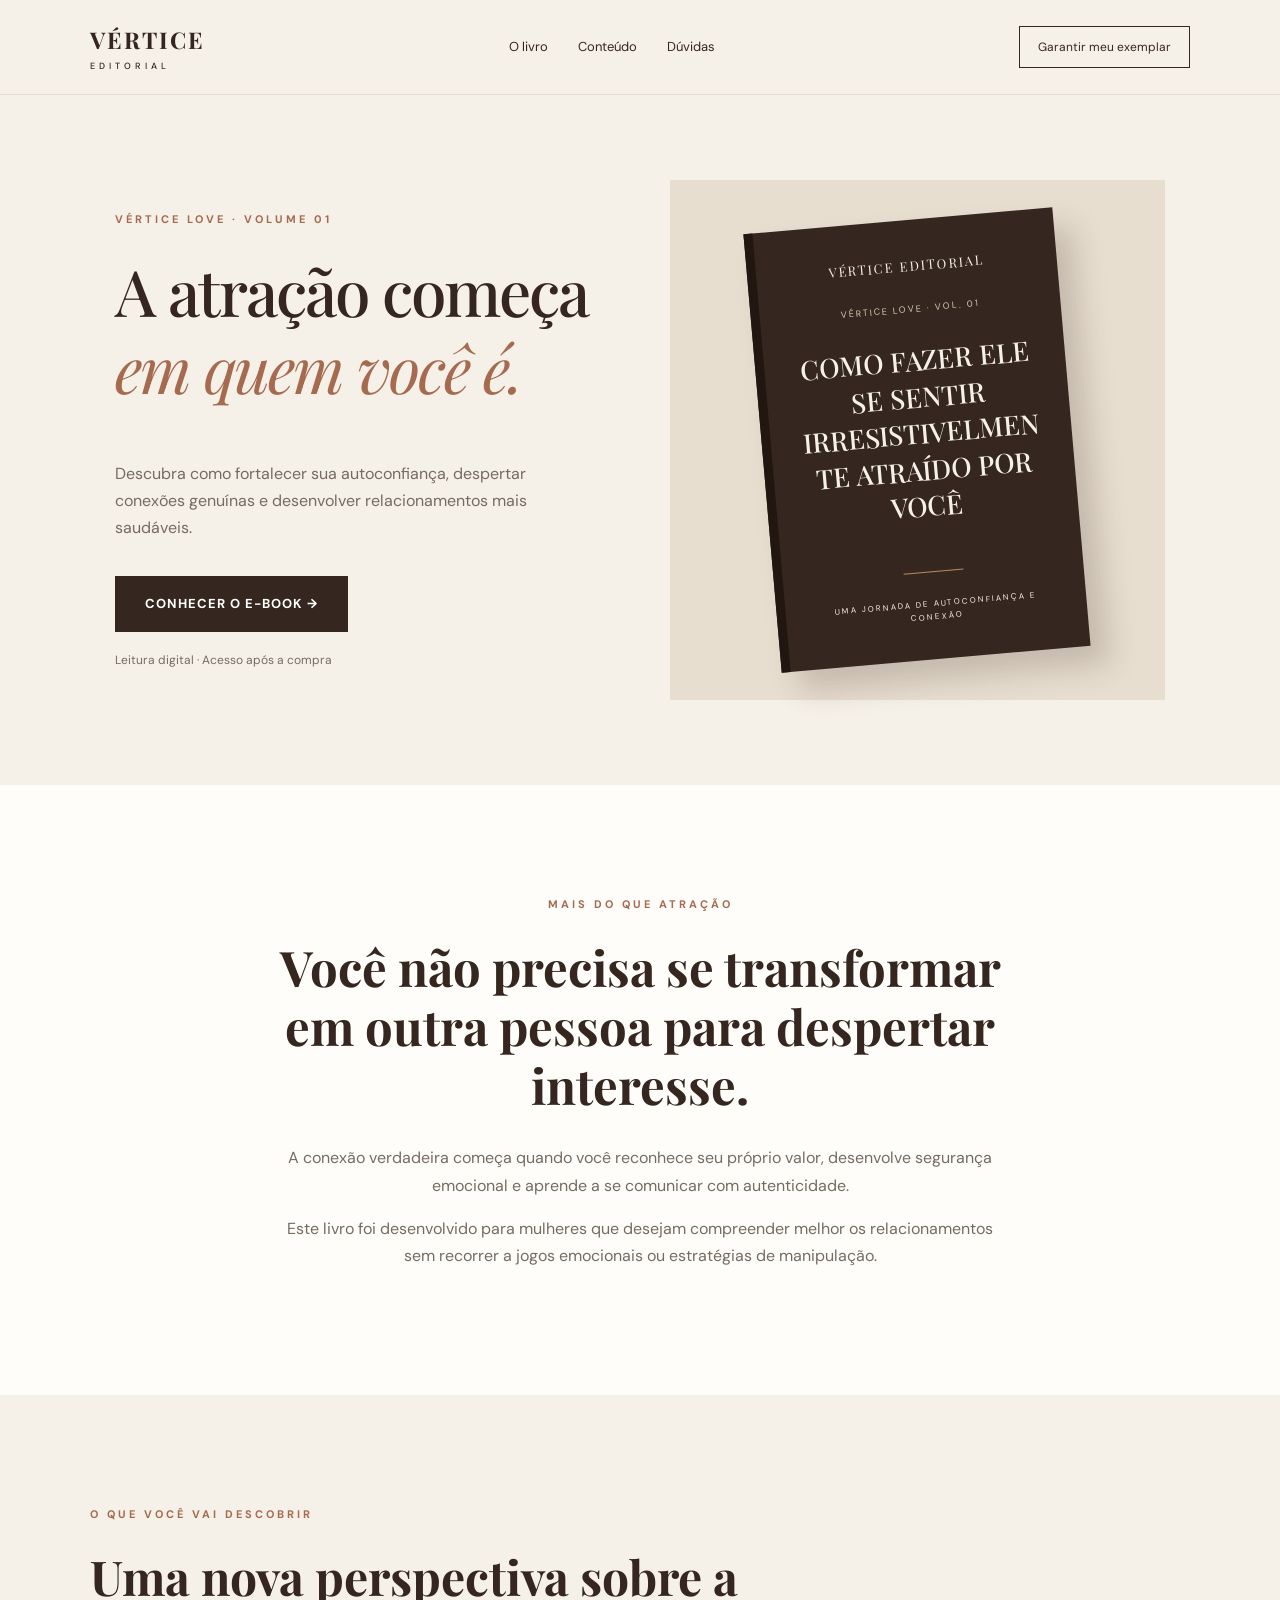
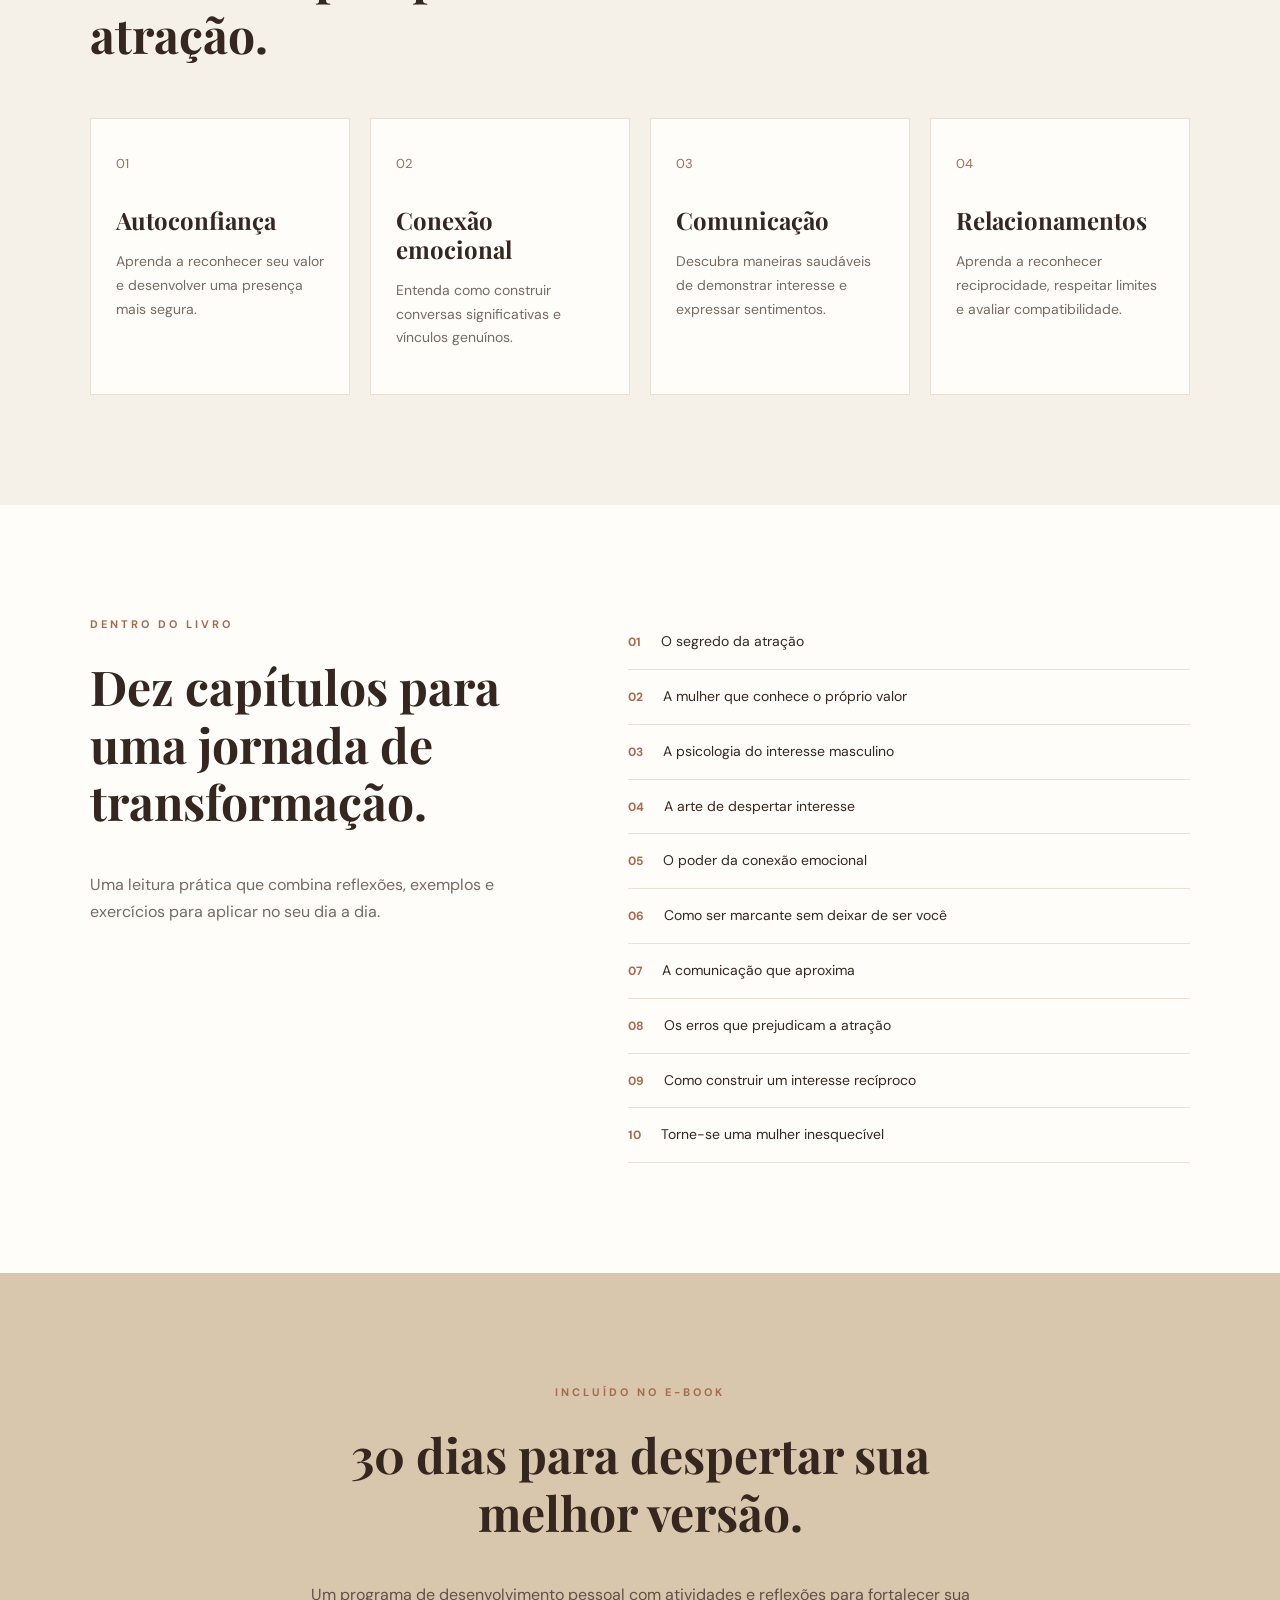
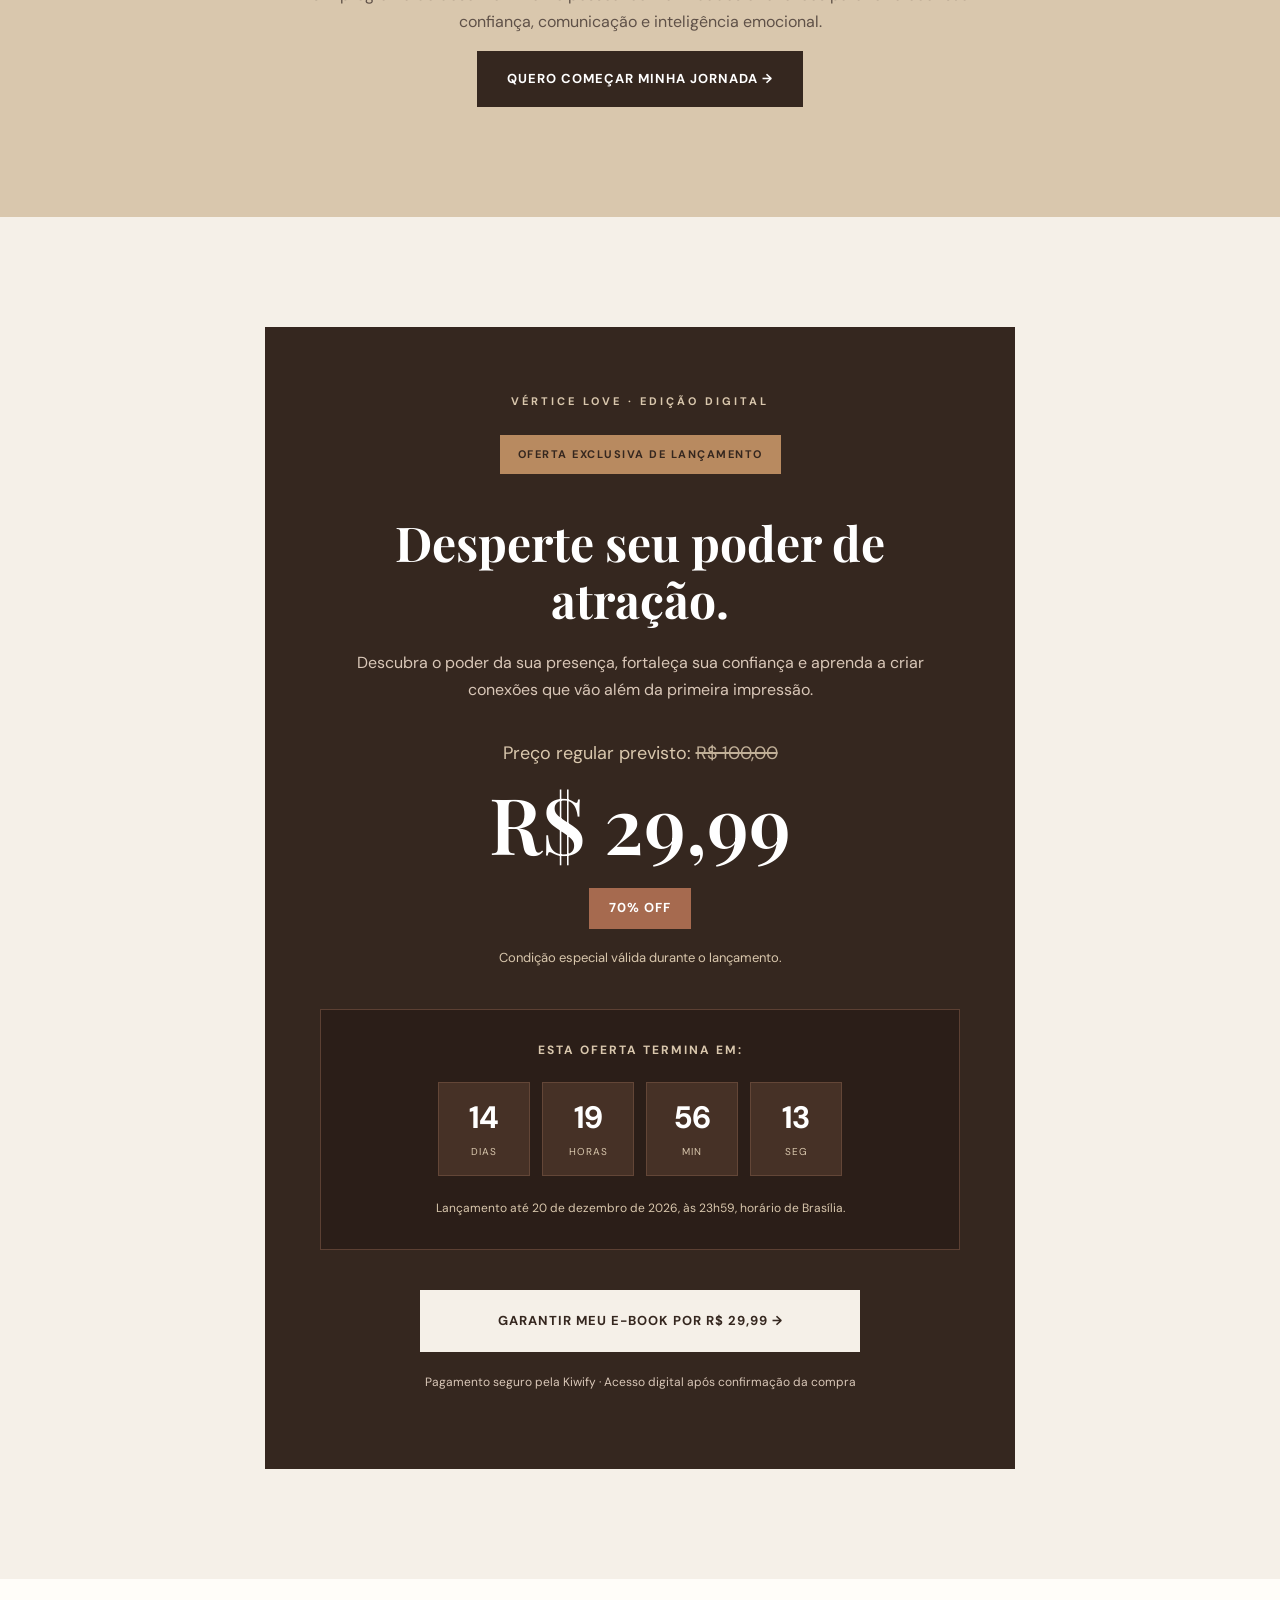
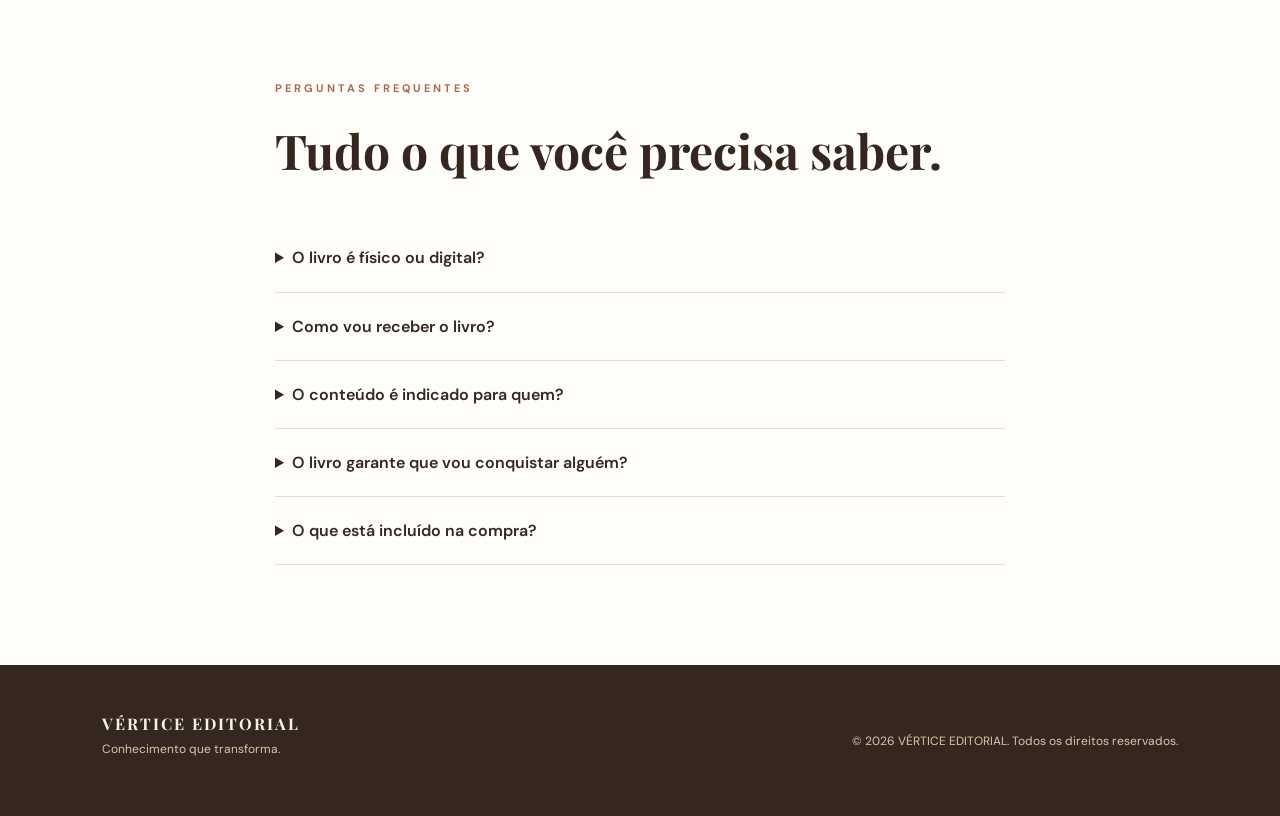
==== commit 6410c447: "Melhorias de SEO da Vertice Editorial" ====
--- a/index.html
+++ b/index.html
@@ -2,17 +2,52 @@
 <html lang="pt-BR">
 
 <head>
+    <!-- ==========================================
+     SEO — VÉRTICE EDITORIAL
+========================================== -->
+
+<meta name="description"
+content="Descubra como despertar a atração masculina, fortalecer sua autoconfiança e criar conexões mais envolventes. Conheça o e-book VÉRTICE LOVE.">
+
+<meta name="robots" content="index, follow">
+
+<link rel="canonical"
+href="https://vertice-editorial.vercel.app/">
+
+<!-- GOOGLE E REDES SOCIAIS -->
+
+<meta property="og:type" content="website">
+
+<meta property="og:title"
+content="Como Fazer Ele Se Sentir Irresistivelmente Atraído | VÉRTICE LOVE">
+
+<meta property="og:description"
+content="Atração, presença e autoconfiança. Descubra uma nova maneira de desenvolver conexões e despertar interesse.">
+
+<meta property="og:url"
+content="https://vertice-editorial.vercel.app/">
+
+<meta property="og:locale" content="pt_BR">
+
+<meta property="og:site_name"
+content="VÉRTICE EDITORIAL">
+
+<!-- COMPARTILHAMENTO -->
+
+<meta name="twitter:card" content="summary_large_image">
+
+<meta name="twitter:title"
+content="VÉRTICE LOVE — O Poder da Atração">
+
+<meta name="twitter:description"
+content="Descubra o poder da presença, da autoconfiança e da atração. Conheça o primeiro volume da VÉRTICE LOVE.">
   <meta charset="UTF-8">
   <meta name="viewport" content="width=device-width, initial-scale=1.0">
 
-  <meta
-    name="description"
-    content="Descubra como desenvolver autoconfiança, despertar conexões genuínas e construir relacionamentos saudáveis com o primeiro e-book da VÉRTICE EDITORIAL."
-  >
 
   <meta name="theme-color" content="#35271f">
 
-  <title>VÉRTICE EDITORIAL | VÉRTICE LOVE</title>
+  <title>Como Despertar a Atração Masculina | VÉRTICE LOVE — VÉRTICE EDITORIAL</title>
 
   <!-- FONTES -->
   <link rel="preconnect" href="https://fonts.googleapis.com">
